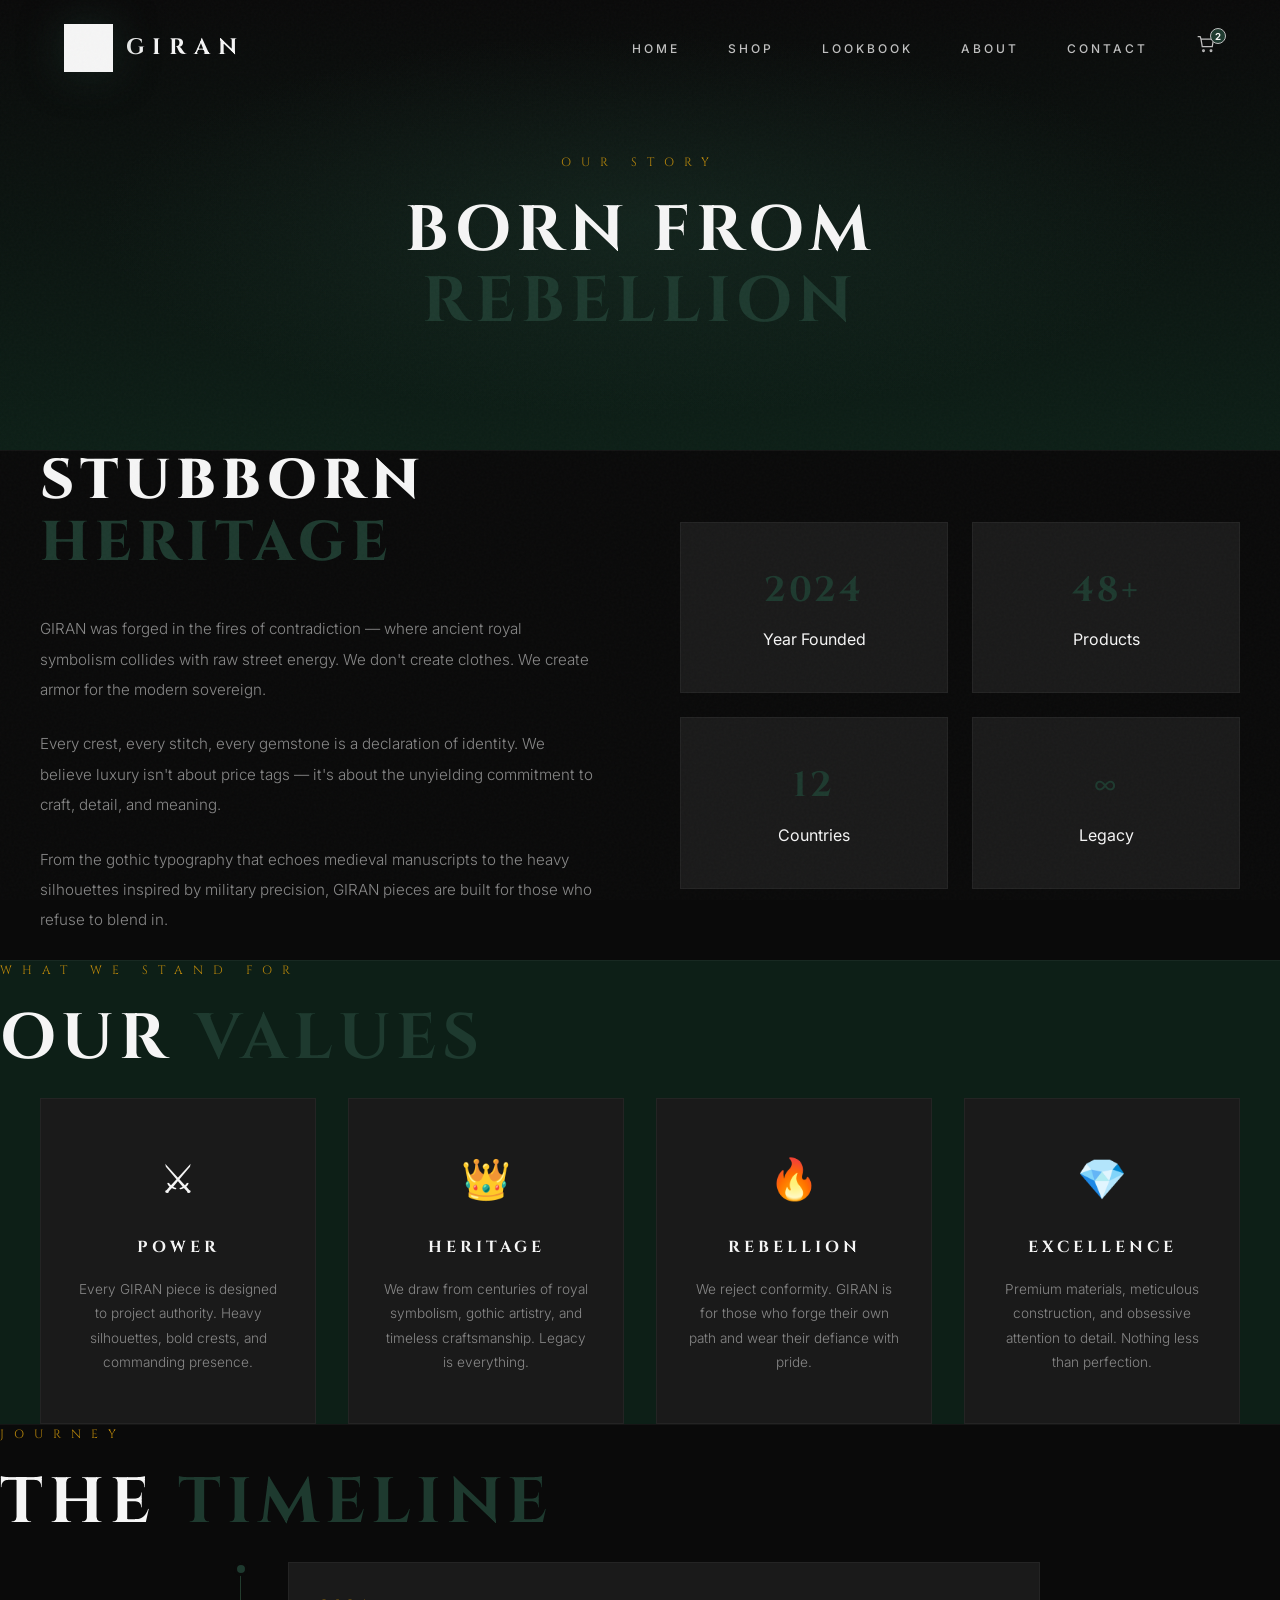
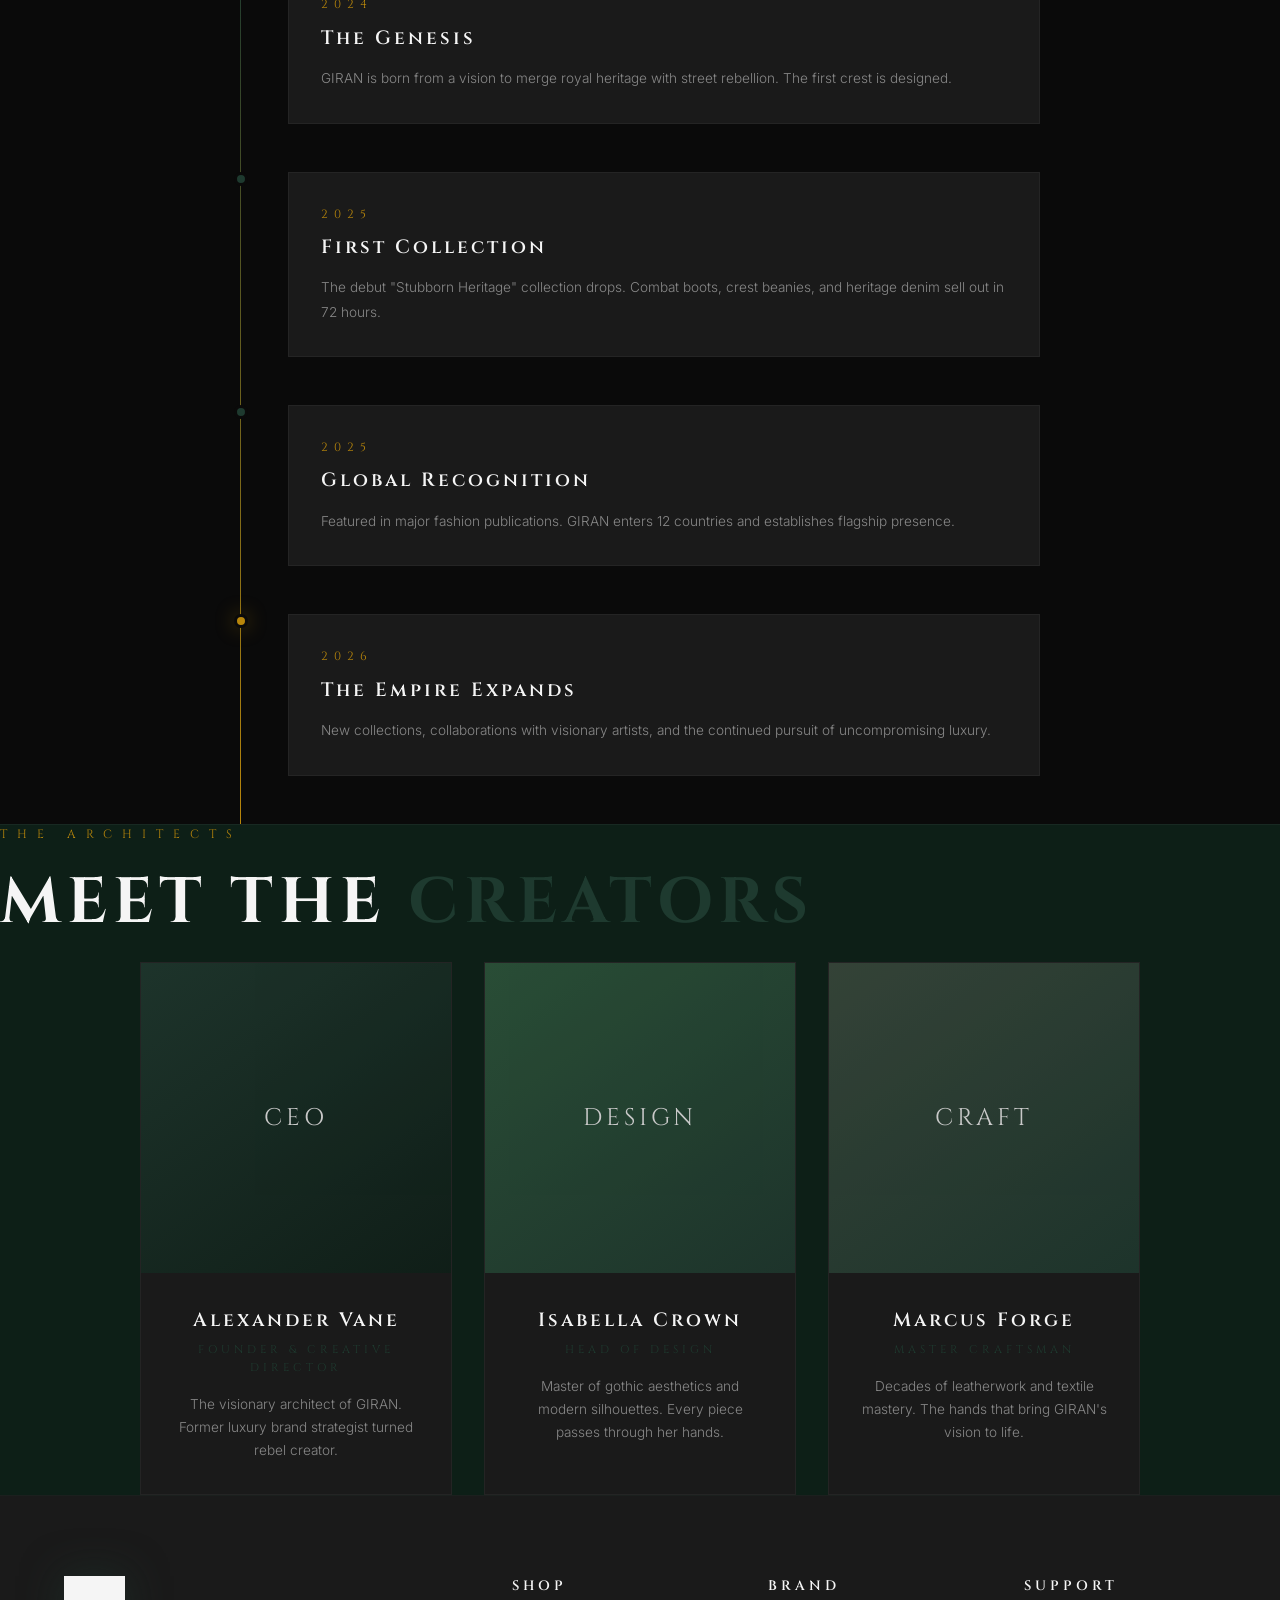
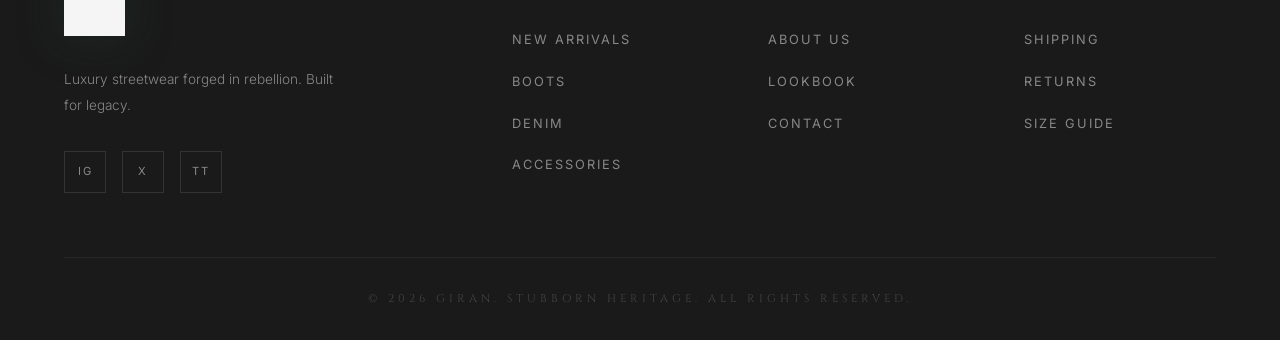
==== about.html @ 185a28df "First commit" ====
<!DOCTYPE html>
<html lang="en">
<head>
    <meta charset="UTF-8">
    <meta name="viewport" content="width=device-width, initial-scale=1.0">
    <title>About — GIRAN</title>
    <link rel="stylesheet" href="css/style.css">
    <link rel="stylesheet" href="css/about.css">
</head>
<body>
    <nav class="navbar" id="navbar">
        <a href="index.html" class="logo">
            <img src="images/giran-logo-white.png" alt="GIRAN" class="logo-img">
            <span class="logo-text">GIRAN</span>
        </a>
        <ul class="nav-links" id="navLinks">
            <li><a href="index.html">Home</a></li>
            <li><a href="shop.html">Shop</a></li>
            <li><a href="lookbook.html">Lookbook</a></li>
            <li><a href="about.html">About</a></li>
            <li><a href="contact.html">Contact</a></li>
            <li class="nav-cart">
                <svg width="20" height="20" viewBox="0 0 24 24" fill="none" stroke="currentColor" stroke-width="1.5">
                    <path d="M6 6h15l-1.5 9h-12z"/>
                    <circle cx="9" cy="20" r="1"/><circle cx="18" cy="20" r="1"/>
                    <path d="M6 6L5 3H2"/>
                </svg>
                <span class="cart-count">2</span>
            </li>
        </ul>
        <div class="hamburger" id="hamburger"><span></span><span></span><span></span></div>
    </nav>

    <section class="about-hero">
        <div class="about-hero-bg"></div>
        <div class="about-hero-content">
            <span class="section-label">Our Story</span>
            <h1 class="section-title">BORN FROM<br><span>REBELLION</span></h1>
        </div>
    </section>

    <section class="story-section">
        <div class="story-container">
            <div class="story-text">
                <h2>STUBBORN<br><span>HERITAGE</span></h2>
                <p>GIRAN was forged in the fires of contradiction — where ancient royal symbolism collides with raw street energy. We don't create clothes. We create armor for the modern sovereign.</p>
                <p>Every crest, every stitch, every gemstone is a declaration of identity. We believe luxury isn't about price tags — it's about the unyielding commitment to craft, detail, and meaning.</p>
                <p>From the gothic typography that echoes medieval manuscripts to the heavy silhouettes inspired by military precision, GIRAN pieces are built for those who refuse to blend in.</p>
            </div>
            <div class="story-visual">
                <div class="story-stat">
                    <span class="stat-big">2024</span>
                    <span class="stat-label">Year Founded</span>
                </div>
                <div class="story-stat">
                    <span class="stat-big">48+</span>
                    <span class="stat-label">Products</span>
                </div>
                <div class="story-stat">
                    <span class="stat-big">12</span>
                    <span class="stat-label">Countries</span>
                </div>
                <div class="story-stat">
                    <span class="stat-big">∞</span>
                    <span class="stat-label">Legacy</span>
                </div>
            </div>
        </div>
    </section>

    <section class="values-section">
        <div class="container">
            <div class="section-header animate-on-scroll">
                <span class="section-label">What We Stand For</span>
                <h2 class="section-title">OUR <span>VALUES</span></h2>
            </div>
            <div class="values-grid">
                <div class="value-card animate-on-scroll delay-1">
                    <div class="value-icon">⚔</div>
                    <h3>Power</h3>
                    <p>Every GIRAN piece is designed to project authority. Heavy silhouettes, bold crests, and commanding presence.</p>
                </div>
                <div class="value-card animate-on-scroll delay-2">
                    <div class="value-icon">👑</div>
                    <h3>Heritage</h3>
                    <p>We draw from centuries of royal symbolism, gothic artistry, and timeless craftsmanship. Legacy is everything.</p>
                </div>
                <div class="value-card animate-on-scroll delay-3">
                    <div class="value-icon">🔥</div>
                    <h3>Rebellion</h3>
                    <p>We reject conformity. GIRAN is for those who forge their own path and wear their defiance with pride.</p>
                </div>
                <div class="value-card animate-on-scroll delay-4">
                    <div class="value-icon">💎</div>
                    <h3>Excellence</h3>
                    <p>Premium materials, meticulous construction, and obsessive attention to detail. Nothing less than perfection.</p>
                </div>
            </div>
        </div>
    </section>

    <section class="timeline-section">
        <div class="container">
            <div class="section-header animate-on-scroll">
                <span class="section-label">Journey</span>
                <h2 class="section-title">THE <span>TIMELINE</span></h2>
            </div>
            <div class="timeline">
                <div class="timeline-item animate-on-scroll">
                    <div class="timeline-dot"></div>
                    <div class="timeline-content">
                        <span class="timeline-date">2024</span>
                        <h3>The Genesis</h3>
                        <p>GIRAN is born from a vision to merge royal heritage with street rebellion. The first crest is designed.</p>
                    </div>
                </div>
                <div class="timeline-item animate-on-scroll">
                    <div class="timeline-dot"></div>
                    <div class="timeline-content">
                        <span class="timeline-date">2025</span>
                        <h3>First Collection</h3>
                        <p>The debut "Stubborn Heritage" collection drops. Combat boots, crest beanies, and heritage denim sell out in 72 hours.</p>
                    </div>
                </div>
                <div class="timeline-item animate-on-scroll">
                    <div class="timeline-dot"></div>
                    <div class="timeline-content">
                        <span class="timeline-date">2025</span>
                        <h3>Global Recognition</h3>
                        <p>Featured in major fashion publications. GIRAN enters 12 countries and establishes flagship presence.</p>
                    </div>
                </div>
                <div class="timeline-item animate-on-scroll">
                    <div class="timeline-dot active"></div>
                    <div class="timeline-content">
                        <span class="timeline-date">2026</span>
                        <h3>The Empire Expands</h3>
                        <p>New collections, collaborations with visionary artists, and the continued pursuit of uncompromising luxury.</p>
                    </div>
                </div>
            </div>
        </div>
    </section>

    <section class="team-section">
        <div class="container">
            <div class="section-header animate-on-scroll">
                <span class="section-label">The Architects</span>
                <h2 class="section-title">MEET THE <span>CREATORS</span></h2>
            </div>
            <div class="team-grid">
                <div class="team-card animate-on-scroll delay-1">
                    <div class="team-img" style="background: linear-gradient(145deg, #1E3A2F, #0D1F17);"><span>CEO</span></div>
                    <div class="team-info">
                        <h3>Alexander Vane</h3>
                        <span class="team-role">Founder & Creative Director</span>
                        <p>The visionary architect of GIRAN. Former luxury brand strategist turned rebel creator.</p>
                    </div>
                </div>
                <div class="team-card animate-on-scroll delay-2">
                    <div class="team-img" style="background: linear-gradient(145deg, #2D5A3D, #1E3A2F);"><span>DESIGN</span></div>
                    <div class="team-info">
                        <h3>Isabella Crown</h3>
                        <span class="team-role">Head of Design</span>
                        <p>Master of gothic aesthetics and modern silhouettes. Every piece passes through her hands.</p>
                    </div>
                </div>
                <div class="team-card animate-on-scroll delay-3">
                    <div class="team-img" style="background: linear-gradient(145deg, #3B4D3F, #1E3A2F);"><span>CRAFT</span></div>
                    <div class="team-info">
                        <h3>Marcus Forge</h3>
                        <span class="team-role">Master Craftsman</span>
                        <p>Decades of leatherwork and textile mastery. The hands that bring GIRAN's vision to life.</p>
                    </div>
                </div>
            </div>
        </div>
    </section>

    <footer class="footer">
        <div class="footer-grid">
            <div class="footer-brand">
                <img src="images/giran-logo-white.png" alt="GIRAN" class="logo-img">
                <p>Luxury streetwear forged in rebellion. Built for legacy.</p>
                <div class="footer-social"><a href="#">IG</a><a href="#">X</a><a href="#">TT</a></div>
            </div>
            <div class="footer-col">
                <h4>Shop</h4>
                <ul><li><a href="shop.html">New Arrivals</a></li><li><a href="shop.html">Boots</a></li><li><a href="shop.html">Denim</a></li><li><a href="shop.html">Accessories</a></li></ul>
            </div>
            <div class="footer-col">
                <h4>Brand</h4>
                <ul><li><a href="about.html">About Us</a></li><li><a href="lookbook.html">Lookbook</a></li><li><a href="contact.html">Contact</a></li></ul>
            </div>
            <div class="footer-col">
                <h4>Support</h4>
                <ul><li><a href="#">Shipping</a></li><li><a href="#">Returns</a></li><li><a href="#">Size Guide</a></li></ul>
            </div>
        </div>
        <div class="footer-bottom"><p>© 2026 GIRAN. STUBBORN HERITAGE. ALL RIGHTS RESERVED.</p></div>
    </footer>

    <script src="js/main.js"></script>
</body>
</html>
---- css/style.css ----
/* ===== GIRAN — LUXURY STREETWEAR ===== */
@import url('https://fonts.googleapis.com/css2?family=Cinzel:wght@400;500;600;700;800;900&family=Inter:wght@300;400;500;600;700;800&family=Cormorant+Garamond:ital,wght@0,400;0,500;0,600;0,700;1,400;1,500&display=swap');

:root {
    --giran-forest: #1E3A2F;
    --giran-matte: #0A0A0A;
    --giran-silver: #C0C0C0;
    --giran-olive: #3B4D3F;
    --giran-offwhite: #F5F5F5;
    --giran-emerald: #2D5A3D;
    --giran-gold: #B8860B;
    --giran-deep: #0D1F17;
    --giran-charcoal: #1A1A1A;
    --giran-smoke: #2A2A2A;
    --giran-fog: #888888;
    --giran-ghost: #444444;
    --font-display: 'Cinzel', serif;
    --font-body: 'Inter', sans-serif;
    --font-accent: 'Cormorant Garamond', serif;
}

* { margin: 0; padding: 0; box-sizing: border-box; }
html { scroll-behavior: smooth; }

body {
    font-family: var(--font-body);
    background: var(--giran-matte);
    color: var(--giran-offwhite);
    overflow-x: hidden;
    line-height: 1.6;
    -webkit-font-smoothing: antialiased;
}

::selection {
    background: var(--giran-forest);
    color: var(--giran-offwhite);
}

::-webkit-scrollbar { width: 6px; }
::-webkit-scrollbar-track { background: var(--giran-matte); }
::-webkit-scrollbar-thumb { background: var(--giran-forest); border-radius: 3px; }

body::before {
    content: '';
    position: fixed;
    top: 0; left: 0;
    width: 100%; height: 100%;
    pointer-events: none;
    z-index: 9999;
    opacity: 0.025;
    background-image: url("data:image/svg+xml,%3Csvg viewBox='0 0 400 400' xmlns='http://www.w3.org/2000/svg'%3E%3Cfilter id='n'%3E%3CfeTurbulence type='fractalNoise' baseFrequency='0.9' numOctaves='4' stitchTiles='stitch'/%3E%3C/filter%3E%3Crect width='100%25' height='100%25' filter='url(%23n)'/%3E%3C/svg%3E");
}

/* ===== NAVIGATION ===== */
.navbar {
    position: fixed;
    top: 0; left: 0;
    width: 100%;
    z-index: 1000;
    padding: 1.5rem 5%;
    display: flex;
    justify-content: space-between;
    align-items: center;
    transition: all 0.6s cubic-bezier(0.16, 1, 0.3, 1);
    background: transparent;
}

.navbar.scrolled {
    background: rgba(10, 10, 10, 0.92);
    backdrop-filter: blur(30px) saturate(1.2);
    padding: 1rem 5%;
    border-bottom: 1px solid rgba(30, 58, 47, 0.3);
}

.logo {
    display: flex;
    align-items: center;
    gap: 0.8rem;
    text-decoration: none;
}

.logo-img {
    height: 48px;
    width: auto;
    filter: drop-shadow(0 0 20px rgba(30, 58, 47, 0.5));
    transition: all 0.4s ease;
}

.logo:hover .logo-img {
    filter: drop-shadow(0 0 30px rgba(30, 58, 47, 0.8));
    transform: scale(1.05);
}

.logo-text {
    font-family: var(--font-display);
    font-size: 1.4rem;
    color: var(--giran-offwhite);
    letter-spacing: 8px;
    font-weight: 700;
}

.nav-links {
    display: flex;
    gap: 3rem;
    list-style: none;
    align-items: center;
}

.nav-links a {
    color: var(--giran-silver);
    text-decoration: none;
    font-size: 0.75rem;
    font-weight: 500;
    text-transform: uppercase;
    letter-spacing: 3px;
    position: relative;
    transition: color 0.4s ease;
}

.nav-links a::after {
    content: '';
    position: absolute;
    bottom: -8px;
    left: 50%;
    transform: translateX(-50%);
    width: 0;
    height: 1px;
    background: var(--giran-forest);
    transition: width 0.4s cubic-bezier(0.16, 1, 0.3, 1);
}

.nav-links a:hover {
    color: var(--giran-offwhite);
}

.nav-links a:hover::after {
    width: 100%;
}

.nav-actions {
    display: flex;
    align-items: center;
    gap: 1.5rem;
}

.nav-cart {
    position: relative;
    cursor: pointer;
    color: var(--giran-silver);
    transition: color 0.3s;
}

.nav-cart:hover { color: var(--giran-offwhite); }

.cart-count {
    position: absolute;
    top: -6px; right: -10px;
    background: var(--giran-forest);
    color: var(--giran-offwhite);
    font-size: 0.6rem;
    font-weight: 700;
    width: 16px; height: 16px;
    border-radius: 50%;
    display: flex;
    align-items: center;
    justify-content: center;
    border: 1px solid var(--giran-silver);
}

.hamburger {
    display: none;
    flex-direction: column;
    gap: 6px;
    cursor: pointer;
    z-index: 1001;
    padding: 5px;
}

.hamburger span {
    width: 24px; height: 1px;
    background: var(--giran-silver);
    transition: all 0.4s cubic-bezier(0.16, 1, 0.3, 1);
    transform-origin: center;
}

.hamburger.active span:nth-child(1) { transform: rotate(45deg) translate(3px, 3px); }
.hamburger.active span:nth-child(2) { opacity: 0; }
.hamburger.active span:nth-child(3) { transform: rotate(-45deg) translate(3px, -3px); }

/* ===== BUTTONS ===== */
.btn {
    display: inline-flex;
    align-items: center;
    justify-content: center;
    gap: 0.8rem;
    padding: 1.1rem 2.8rem;
    font-family: var(--font-body);
    font-size: 0.7rem;
    font-weight: 600;
    text-transform: uppercase;
    letter-spacing: 4px;
    text-decoration: none;
    border: none;
    cursor: pointer;
    transition: all 0.5s cubic-bezier(0.16, 1, 0.3, 1);
    position: relative;
    overflow: hidden;
}

.btn-primary {
    background: var(--giran-forest);
    color: var(--giran-offwhite);
    border: 1px solid var(--giran-forest);
}

.btn-primary::before {
    content: '';
    position: absolute;
    top: 0; left: -100%;
    width: 100%; height: 100%;
    background: linear-gradient(90deg, transparent, rgba(255,255,255,0.1), transparent);
    transition: left 0.6s ease;
}

.btn-primary:hover::before { left: 100%; }

.btn-primary:hover {
    background: transparent;
    color: var(--giran-forest);
    border-color: var(--giran-forest);
    box-shadow: 0 0 40px rgba(30, 58, 47, 0.4);
}

.btn-outline {
    background: transparent;
    color: var(--giran-silver);
    border: 1px solid rgba(192, 192, 192, 0.3);
}

.btn-outline:hover {
    background: rgba(192, 192, 192, 0.05);
    border-color: var(--giran-silver);
    color: var(--giran-offwhite);
}

.btn-gold {
    background: transparent;
    color: var(--giran-gold);
    border: 1px solid var(--giran-gold);
}

.btn-gold:hover {
    background: var(--giran-gold);
    color: var(--giran-matte);
}

/* ===== SECTION HEADINGS ===== */
.section-label {
    font-family: var(--font-display);
    font-size: 0.75rem;
    color: var(--giran-gold);
    letter-spacing: 10px;
    text-transform: uppercase;
    margin-bottom: 1.5rem;
    display: block;
}

.section-title {
    font-family: var(--font-display);
    font-size: clamp(2rem, 5vw, 4rem);
    color: var(--giran-offwhite);
    letter-spacing: 6px;
    line-height: 1.1;
    margin-bottom: 1.5rem;
    font-weight: 700;
}

.section-title span { color: var(--giran-forest); }

.section-subtitle {
    font-family: var(--font-accent);
    font-size: 1.1rem;
    color: var(--giran-fog);
    font-style: italic;
    letter-spacing: 1px;
}

/* ===== FOOTER ===== */
.footer {
    background: var(--giran-charcoal);
    border-top: 1px solid rgba(30, 58, 47, 0.2);
    padding: 5rem 5% 2rem;
}

.footer-grid {
    display: grid;
    grid-template-columns: 2fr 1fr 1fr 1fr;
    gap: 4rem;
    max-width: 1400px;
    margin: 0 auto;
}

.footer-brand .logo-img {
    height: 60px;
    margin-bottom: 1.5rem;
}

.footer-brand p {
    color: var(--giran-fog);
    font-size: 0.85rem;
    line-height: 1.9;
    max-width: 280px;
    font-weight: 300;
}

.footer-col h4 {
    font-family: var(--font-display);
    font-size: 0.85rem;
    color: var(--giran-offwhite);
    letter-spacing: 4px;
    margin-bottom: 1.8rem;
    text-transform: uppercase;
    font-weight: 600;
}

.footer-col ul { list-style: none; }
.footer-col ul li { margin-bottom: 1rem; }

.footer-col ul li a {
    color: var(--giran-fog);
    text-decoration: none;
    font-size: 0.8rem;
    letter-spacing: 2px;
    text-transform: uppercase;
    transition: color 0.4s ease;
    font-weight: 400;
}

.footer-col ul li a:hover { color: var(--giran-offwhite); }

.footer-social {
    display: flex;
    gap: 1rem;
    margin-top: 2rem;
}

.footer-social a {
    width: 42px; height: 42px;
    border: 1px solid rgba(192, 192, 192, 0.15);
    display: flex;
    align-items: center;
    justify-content: center;
    color: var(--giran-fog);
    text-decoration: none;
    font-size: 0.7rem;
    letter-spacing: 2px;
    transition: all 0.4s ease;
}

.footer-social a:hover {
    background: var(--giran-forest);
    border-color: var(--giran-forest);
    color: var(--giran-offwhite);
    transform: translateY(-3px);
}

.footer-bottom {
    border-top: 1px solid rgba(192, 192, 192, 0.08);
    margin-top: 4rem;
    padding-top: 2rem;
    text-align: center;
    color: var(--giran-ghost);
    font-size: 0.7rem;
    letter-spacing: 4px;
    text-transform: uppercase;
    font-family: var(--font-display);
}

/* ===== ANIMATIONS ===== */
@keyframes fadeInUp {
    from { opacity: 0; transform: translateY(60px); }
    to { opacity: 1; transform: translateY(0); }
}

@keyframes shimmer {
    0% { background-position: -200% center; }
    100% { background-position: 200% center; }
}

@keyframes float {
    0%, 100% { transform: translateY(0); }
    50% { transform: translateY(-10px); }
}

@keyframes pulse-glow {
    0%, 100% { box-shadow: 0 0 20px rgba(30, 58, 47, 0.3); }
    50% { box-shadow: 0 0 40px rgba(30, 58, 47, 0.6); }
}

.animate-on-scroll {
    opacity: 0;
    transform: translateY(60px);
    transition: all 1s cubic-bezier(0.16, 1, 0.3, 1);
}

.animate-on-scroll.visible {
    opacity: 1;
    transform: translateY(0);
}

.delay-1 { transition-delay: 0.1s; }
.delay-2 { transition-delay: 0.2s; }
.delay-3 { transition-delay: 0.3s; }
.delay-4 { transition-delay: 0.4s; }

/* ===== MARQUEE ===== */
.marquee-container {
    overflow: hidden;
    background: var(--giran-forest);
    padding: 1rem 0;
    border-top: 1px solid rgba(192, 192, 192, 0.1);
    border-bottom: 1px solid rgba(192, 192, 192, 0.1);
}

.marquee-track {
    display: flex;
    animation: marquee 25s linear infinite;
    white-space: nowrap;
}

.marquee-item {
    font-family: var(--font-display);
    font-size: 0.8rem;
    color: var(--giran-offwhite);
    letter-spacing: 6px;
    text-transform: uppercase;
    padding: 0 4rem;
    flex-shrink: 0;
    opacity: 0.7;
}

@keyframes marquee {
    0% { transform: translateX(0); }
    100% { transform: translateX(-50%); }
}

/* ===== RESPONSIVE ===== */
@media (max-width: 1024px) {
    .footer-grid { grid-template-columns: 1fr 1fr; gap: 3rem; }
}

@media (max-width: 768px) {
    .hamburger { display: flex; }
    .nav-links {
        position: fixed;
        top: 0; right: -100%;
        width: 80%;
        max-width: 380px;
        height: 100vh;
        background: rgba(10, 10, 10, 0.98);
        backdrop-filter: blur(30px);
        flex-direction: column;
        padding: 8rem 3rem 3rem;
        transition: right 0.6s cubic-bezier(0.16, 1, 0.3, 1);
        border-left: 1px solid rgba(30, 58, 47, 0.3);
        gap: 2.5rem;
    }
    .nav-links.active { right: 0; }
    .footer-grid { grid-template-columns: 1fr; gap: 2.5rem; }
    .section-title { letter-spacing: 3px; }
}
---- css/about.css ----
.about-hero {
    min-height: 50vh;
    display: flex;
    align-items: center;
    justify-content: center;
    position: relative;
    padding: 8rem 5% 4rem;
    text-align: center;
    overflow: hidden;
}

.about-hero-bg {
    position: absolute;
    top: 0; left: 0;
    width: 100%; height: 100%;
    background:
        radial-gradient(ellipse at 50% 50%, rgba(30, 58, 47, 0.4) 0%, transparent 60%),
        linear-gradient(180deg, var(--giran-matte) 0%, var(--giran-deep) 100%);
}

.about-hero-content {
    position: relative;
    z-index: 2;
    animation: fadeInUp 1s ease;
}

.story-section {
    padding: var(--section-pad) 5%;
    background: var(--giran-matte);
    border-top: 1px solid rgba(192, 192, 192, 0.06);
}

.story-container {
    display: grid;
    grid-template-columns: 1fr 1fr;
    gap: 5rem;
    max-width: 1200px;
    margin: 0 auto;
    align-items: center;
}

.story-text h2 {
    font-family: var(--font-display);
    font-size: clamp(2rem, 5vw, 3.5rem);
    color: var(--giran-offwhite);
    letter-spacing: 6px;
    line-height: 1.1;
    margin-bottom: 2.5rem;
    font-weight: 800;
}

.story-text h2 span { color: var(--giran-forest); }

.story-text p {
    color: var(--giran-fog);
    font-size: 0.95rem;
    line-height: 2;
    margin-bottom: 1.5rem;
    font-weight: 300;
}

.story-visual {
    display: grid;
    grid-template-columns: 1fr 1fr;
    gap: 1.5rem;
}

.story-stat {
    background: var(--giran-charcoal);
    border: 1px solid rgba(192, 192, 192, 0.06);
    padding: 2.5rem;
    text-align: center;
    transition: all 0.5s cubic-bezier(0.16, 1, 0.3, 1);
}

.story-stat:hover {
    border-color: rgba(30, 58, 47, 0.4);
    transform: translateY(-5px);
}

.stat-big {
    display: block;
    font-family: var(--font-display);
    font-size: 2.2rem;
    color: var(--giran-forest);
    letter-spacing: 3px;
    margin-bottom: 0.5rem;
    font-weight: 700;
}

.values-section {
    padding: var(--section-pad) 5%;
    background: var(--giran-deep);
    border-top: 1px solid rgba(192, 192, 192, 0.06);
}

.values-grid {
    display: grid;
    grid-template-columns: repeat(4, 1fr);
    gap: 2rem;
    max-width: 1200px;
    margin: 0 auto;
}

.value-card {
    background: var(--giran-charcoal);
    border: 1px solid rgba(192, 192, 192, 0.06);
    padding: 3rem 2rem;
    text-align: center;
    transition: all 0.6s cubic-bezier(0.16, 1, 0.3, 1);
    position: relative;
    overflow: hidden;
}

.value-card::before {
    content: '';
    position: absolute;
    top: 0; left: 0;
    width: 100%; height: 2px;
    background: linear-gradient(90deg, transparent, var(--giran-forest), transparent);
    transform: scaleX(0);
    transition: transform 0.6s ease;
}

.value-card:hover::before { transform: scaleX(1); }

.value-card:hover {
    border-color: rgba(30, 58, 47, 0.3);
    transform: translateY(-8px);
}

.value-icon {
    font-size: 2.5rem;
    margin-bottom: 1.5rem;
}

.value-card h3 {
    font-family: var(--font-display);
    font-size: 1rem;
    color: var(--giran-offwhite);
    letter-spacing: 4px;
    margin-bottom: 1rem;
    text-transform: uppercase;
}

.value-card p {
    color: var(--giran-fog);
    font-size: 0.85rem;
    line-height: 1.8;
    font-weight: 300;
}

.timeline-section {
    padding: var(--section-pad) 5%;
    background: var(--giran-matte);
    border-top: 1px solid rgba(192, 192, 192, 0.06);
}

.timeline {
    max-width: 800px;
    margin: 0 auto;
    position: relative;
    padding-left: 3rem;
}

.timeline::before {
    content: '';
    position: absolute;
    left: 0; top: 0;
    width: 1px;
    height: 100%;
    background: linear-gradient(to bottom, var(--giran-forest), var(--giran-gold));
}

.timeline-item {
    position: relative;
    padding-bottom: 3rem;
}

.timeline-dot {
    position: absolute;
    left: -3rem;
    top: 0;
    width: 14px; height: 14px;
    background: var(--giran-forest);
    border-radius: 50%;
    border: 3px solid var(--giran-matte);
    transform: translateX(-6px);
}

.timeline-dot.active {
    background: var(--giran-gold);
    box-shadow: 0 0 20px rgba(184, 134, 11, 0.4);
}

.timeline-content {
    background: var(--giran-charcoal);
    border: 1px solid rgba(192, 192, 192, 0.06);
    padding: 2rem;
    transition: all 0.4s ease;
}

.timeline-content:hover { border-color: rgba(30, 58, 47, 0.3); }

.timeline-date {
    font-family: var(--font-display);
    font-size: 0.75rem;
    color: var(--giran-gold);
    letter-spacing: 6px;
    text-transform: uppercase;
    display: block;
    margin-bottom: 0.5rem;
}

.timeline-content h3 {
    font-family: var(--font-display);
    font-size: 1.2rem;
    color: var(--giran-offwhite);
    letter-spacing: 3px;
    margin-bottom: 0.8rem;
    font-weight: 600;
}

.timeline-content p {
    color: var(--giran-fog);
    font-size: 0.85rem;
    line-height: 1.8;
    font-weight: 300;
}

.team-section {
    padding: var(--section-pad) 5%;
    background: var(--giran-deep);
    border-top: 1px solid rgba(192, 192, 192, 0.06);
}

.team-grid {
    display: grid;
    grid-template-columns: repeat(3, 1fr);
    gap: 2rem;
    max-width: 1000px;
    margin: 0 auto;
}

.team-card {
    background: var(--giran-charcoal);
    border: 1px solid rgba(192, 192, 192, 0.06);
    overflow: hidden;
    transition: all 0.6s cubic-bezier(0.16, 1, 0.3, 1);
}

.team-card:hover {
    border-color: rgba(30, 58, 47, 0.3);
    transform: translateY(-8px);
}

.team-img {
    aspect-ratio: 1;
    display: flex;
    align-items: center;
    justify-content: center;
    font-family: var(--font-display);
    font-size: 1.5rem;
    color: var(--giran-offwhite);
    letter-spacing: 4px;
    opacity: 0.8;
}

.team-info {
    padding: 2rem;
    text-align: center;
}

.team-info h3 {
    font-family: var(--font-display);
    font-size: 1.2rem;
    color: var(--giran-offwhite);
    letter-spacing: 3px;
    margin-bottom: 0.3rem;
    font-weight: 600;
}

.team-role {
    display: block;
    color: var(--giran-forest);
    font-size: 0.7rem;
    letter-spacing: 4px;
    text-transform: uppercase;
    margin-bottom: 1rem;
    font-family: var(--font-display);
}

.team-info p {
    color: var(--giran-fog);
    font-size: 0.85rem;
    line-height: 1.7;
    font-weight: 300;
}

@media (max-width: 1024px) {
    .story-container { grid-template-columns: 1fr; }
    .values-grid { grid-template-columns: repeat(2, 1fr); }
    .team-grid { grid-template-columns: repeat(2, 1fr); }
}

@media (max-width: 768px) {
    .story-visual { grid-template-columns: 1fr; }
    .values-grid { grid-template-columns: 1fr; }
    .team-grid { grid-template-columns: 1fr; }
    .timeline { padding-left: 2rem; }
    .timeline-dot { left: -2rem; transform: translateX(-5px); }
}
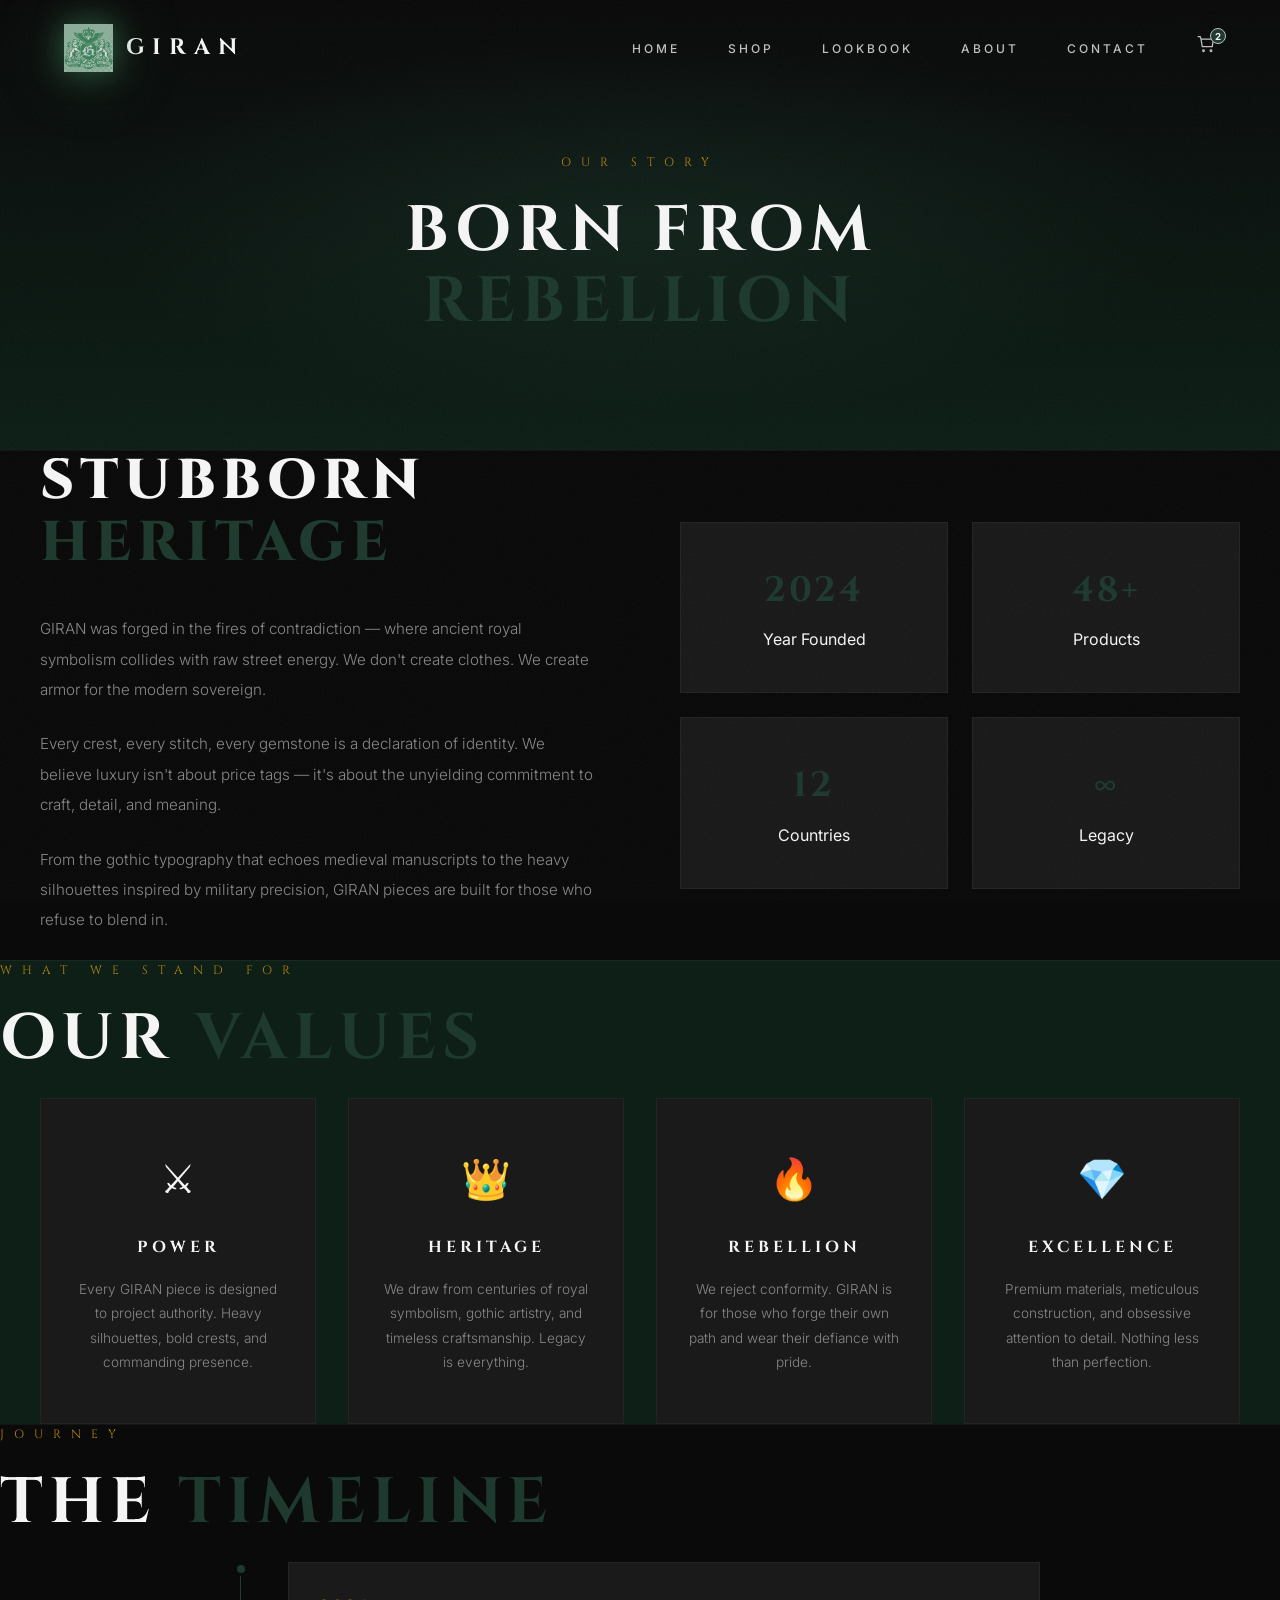
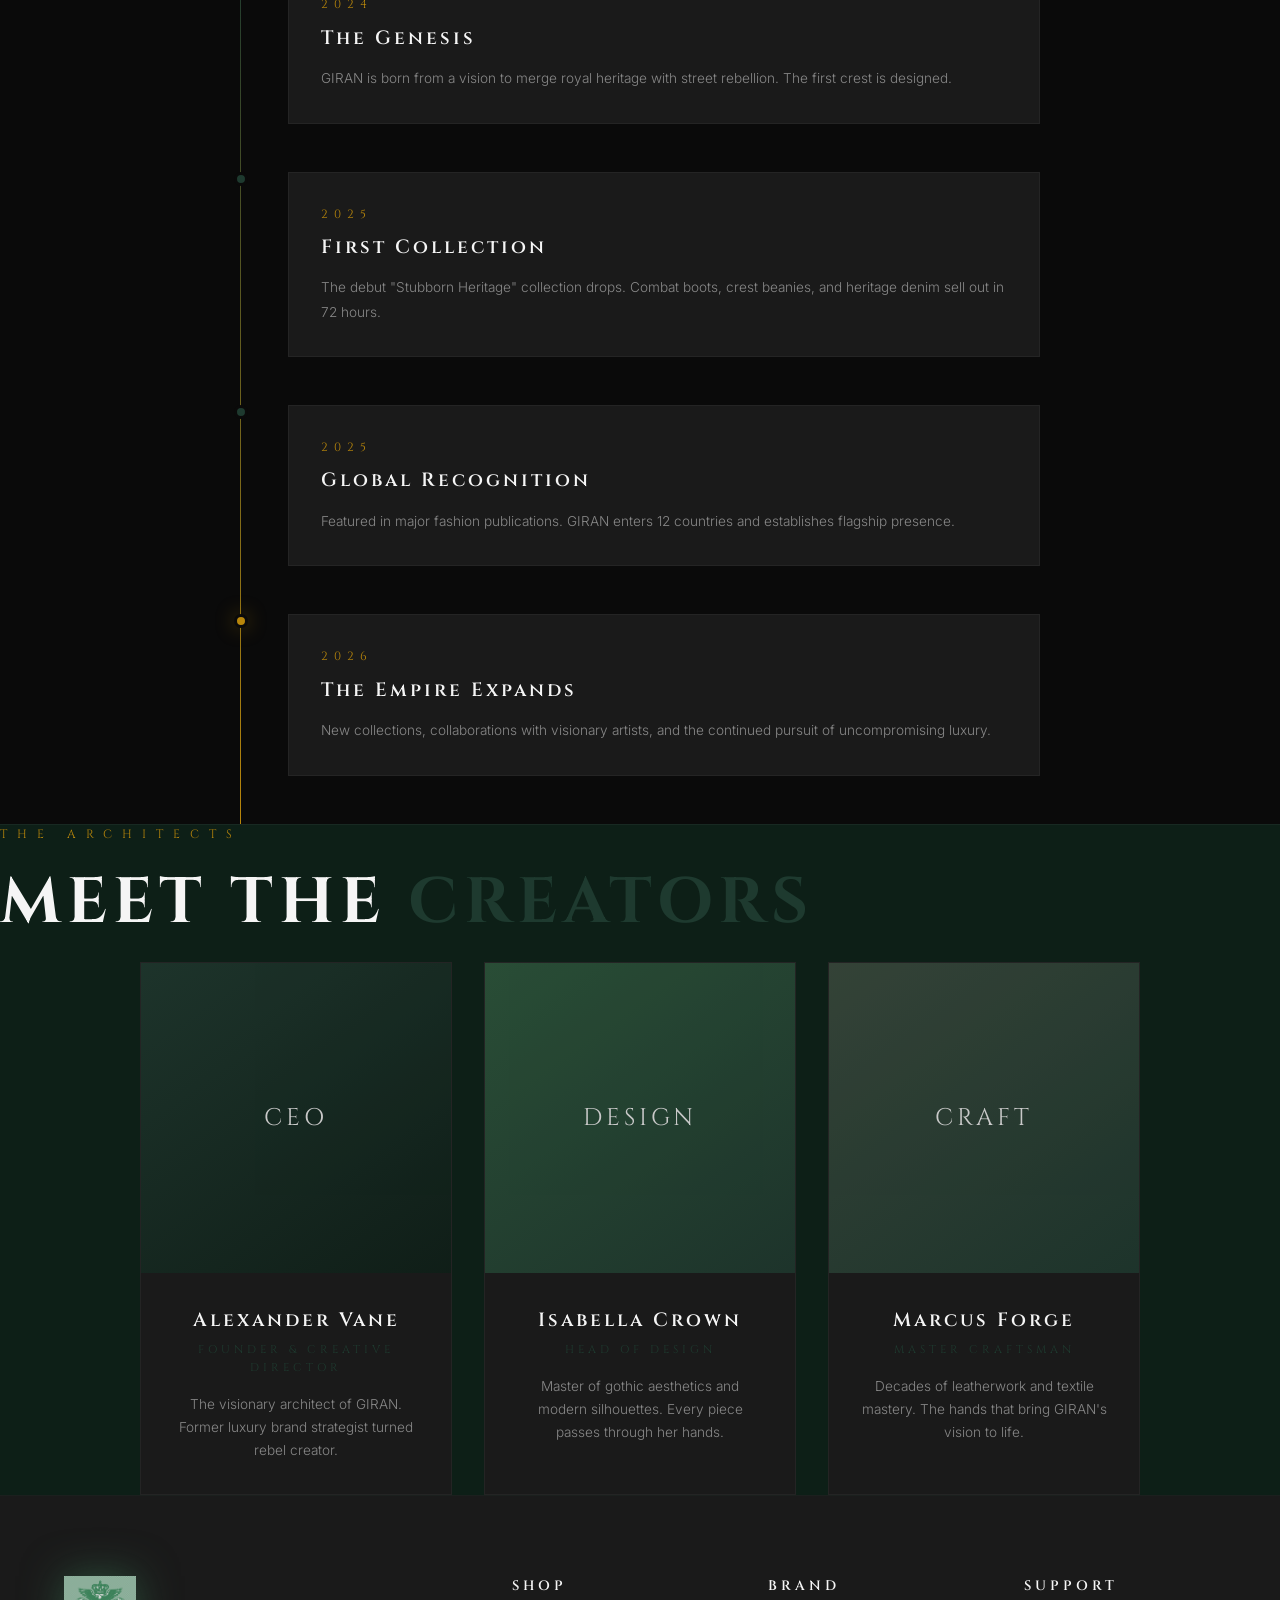
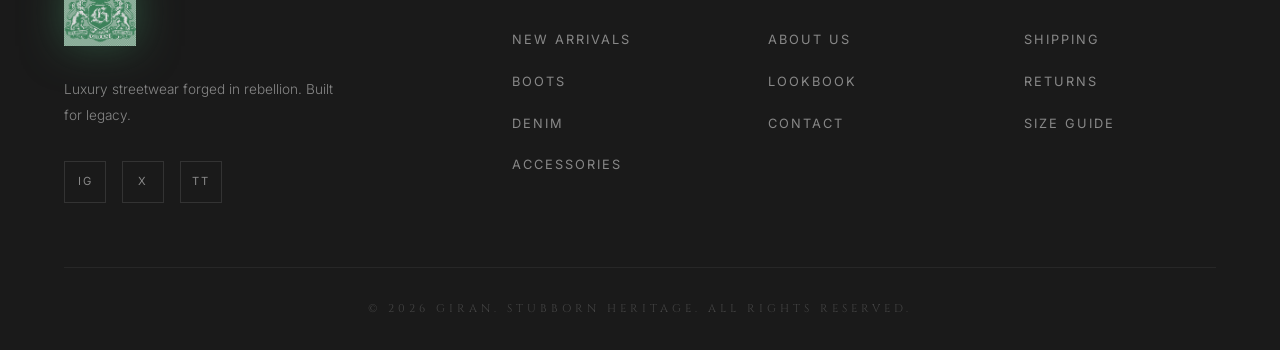
==== commit 6aa8fe10: "Updated GIRAN website" ====
--- a/about.html
+++ b/about.html
@@ -10,7 +10,7 @@
 <body>
     <nav class="navbar" id="navbar">
         <a href="index.html" class="logo">
-            <img src="images/giran-logo-white.png" alt="GIRAN" class="logo-img">
+            <img src="images/giran-logo-visible.png" alt="GIRAN" class="logo-img">
             <span class="logo-text">GIRAN</span>
         </a>
         <ul class="nav-links" id="navLinks">
@@ -180,7 +180,7 @@
     <footer class="footer">
         <div class="footer-grid">
             <div class="footer-brand">
-                <img src="images/giran-logo-white.png" alt="GIRAN" class="logo-img">
+                <img src="images/giran-logo-visible.png" alt="GIRAN" class="logo-img">
                 <p>Luxury streetwear forged in rebellion. Built for legacy.</p>
                 <div class="footer-social"><a href="#">IG</a><a href="#">X</a><a href="#">TT</a></div>
             </div>
--- a/css/style.css
+++ b/css/style.css
@@ -470,3 +470,50 @@
     .footer-grid { grid-template-columns: 1fr; gap: 2.5rem; }
     .section-title { letter-spacing: 3px; }
 }
+
+
+/* ===== LOGO ENHANCEMENTS ===== */
+.logo-img {
+    height: 48px;
+    width: auto;
+    filter: drop-shadow(0 0 15px rgba(60, 130, 90, 0.6)) 
+            drop-shadow(0 0 30px rgba(60, 130, 90, 0.3));
+    transition: all 0.4s ease;
+}
+
+.logo:hover .logo-img {
+    filter: drop-shadow(0 0 25px rgba(60, 130, 90, 0.9)) 
+            drop-shadow(0 0 50px rgba(60, 130, 90, 0.5));
+    transform: scale(1.05);
+}
+
+.hero-crest {
+    height: 160px;
+    width: auto;
+    filter: drop-shadow(0 0 40px rgba(60, 130, 90, 0.7)) 
+            drop-shadow(0 0 80px rgba(60, 130, 90, 0.4));
+    animation: crestGlow 4s ease-in-out infinite;
+}
+
+@keyframes crestGlow {
+    0%, 100% { 
+        filter: drop-shadow(0 0 40px rgba(60, 130, 90, 0.7)) 
+                drop-shadow(0 0 80px rgba(60, 130, 90, 0.4));
+    }
+    50% { 
+        filter: drop-shadow(0 0 60px rgba(60, 130, 90, 0.9)) 
+                drop-shadow(0 0 100px rgba(60, 130, 90, 0.6));
+    }
+}
+
+.footer-brand .logo-img {
+    height: 70px;
+    filter: drop-shadow(0 0 20px rgba(60, 130, 90, 0.5));
+}
+
+.sig-icon img {
+    height: 55px;
+    width: auto;
+    filter: drop-shadow(0 0 15px rgba(60, 130, 90, 0.5));
+    opacity: 0.9;
+}
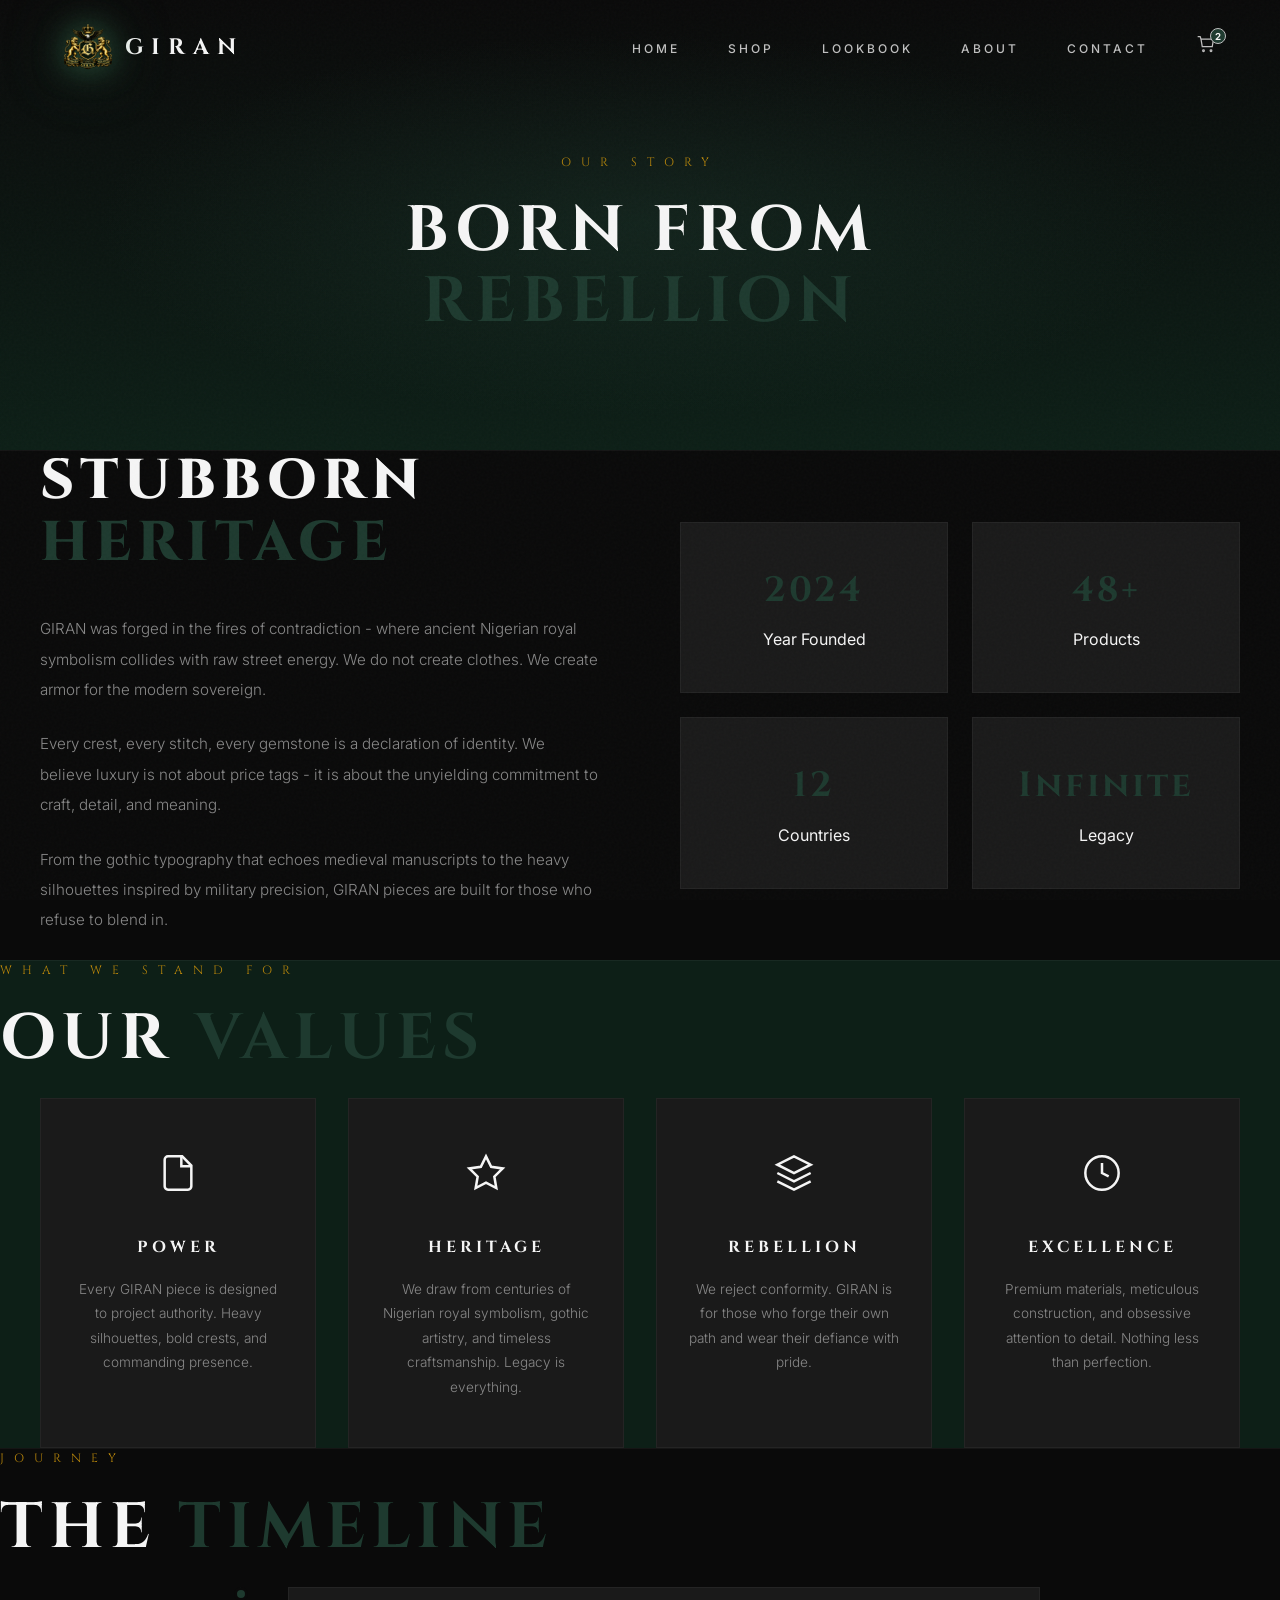
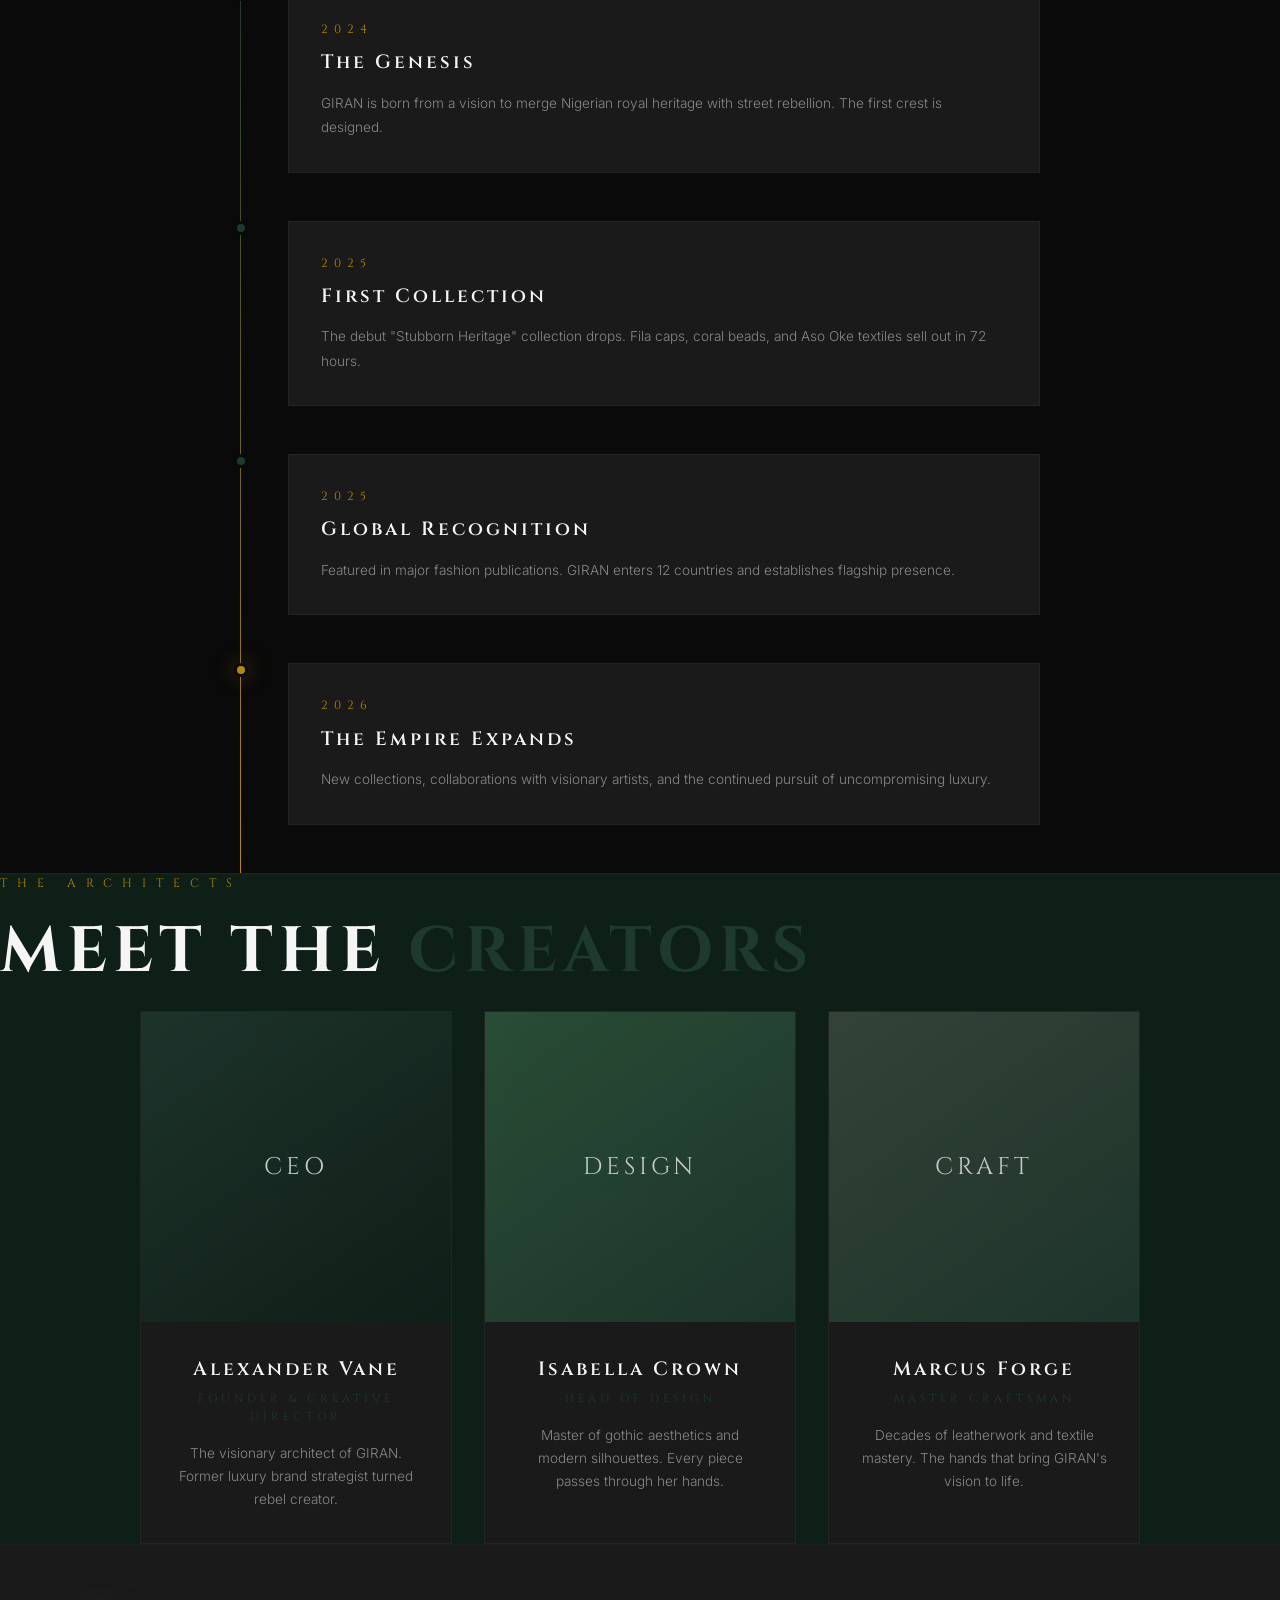
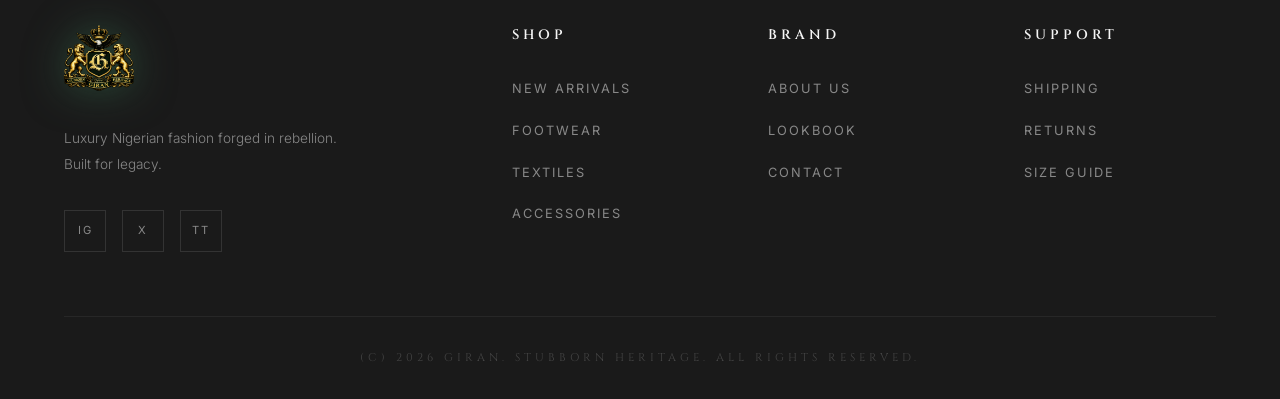
==== commit 4f133a97: "Update GIRAN site" ====
--- a/about.html
+++ b/about.html
@@ -3,14 +3,14 @@
 <head>
     <meta charset="UTF-8">
     <meta name="viewport" content="width=device-width, initial-scale=1.0">
-    <title>About — GIRAN</title>
+    <title>About - GIRAN</title>
     <link rel="stylesheet" href="css/style.css">
     <link rel="stylesheet" href="css/about.css">
 </head>
 <body>
     <nav class="navbar" id="navbar">
         <a href="index.html" class="logo">
-            <img src="images/giran-logo-visible.png" alt="GIRAN" class="logo-img">
+            <img src="giran-crest-web.png" alt="GIRAN" class="logo-img">
             <span class="logo-text">GIRAN</span>
         </a>
         <ul class="nav-links" id="navLinks">
@@ -43,8 +43,8 @@
         <div class="story-container">
             <div class="story-text">
                 <h2>STUBBORN<br><span>HERITAGE</span></h2>
-                <p>GIRAN was forged in the fires of contradiction — where ancient royal symbolism collides with raw street energy. We don't create clothes. We create armor for the modern sovereign.</p>
-                <p>Every crest, every stitch, every gemstone is a declaration of identity. We believe luxury isn't about price tags — it's about the unyielding commitment to craft, detail, and meaning.</p>
+                <p>GIRAN was forged in the fires of contradiction - where ancient Nigerian royal symbolism collides with raw street energy. We do not create clothes. We create armor for the modern sovereign.</p>
+                <p>Every crest, every stitch, every gemstone is a declaration of identity. We believe luxury is not about price tags - it is about the unyielding commitment to craft, detail, and meaning.</p>
                 <p>From the gothic typography that echoes medieval manuscripts to the heavy silhouettes inspired by military precision, GIRAN pieces are built for those who refuse to blend in.</p>
             </div>
             <div class="story-visual">
@@ -61,7 +61,7 @@
                     <span class="stat-label">Countries</span>
                 </div>
                 <div class="story-stat">
-                    <span class="stat-big">∞</span>
+                    <span class="stat-big">Infinite</span>
                     <span class="stat-label">Legacy</span>
                 </div>
             </div>
@@ -76,22 +76,42 @@
             </div>
             <div class="values-grid">
                 <div class="value-card animate-on-scroll delay-1">
-                    <div class="value-icon">⚔</div>
+                    <div class="value-icon">
+                        <svg width="40" height="40" viewBox="0 0 24 24" fill="none" stroke="currentColor" stroke-width="1.5">
+                            <path d="M14.5 2H6a2 2 0 0 0-2 2v16a2 2 0 0 0 2 2h12a2 2 0 0 0 2-2V7.5L14.5 2z"/>
+                            <polyline points="14 2 14 8 20 8"/>
+                        </svg>
+                    </div>
                     <h3>Power</h3>
                     <p>Every GIRAN piece is designed to project authority. Heavy silhouettes, bold crests, and commanding presence.</p>
                 </div>
                 <div class="value-card animate-on-scroll delay-2">
-                    <div class="value-icon">👑</div>
+                    <div class="value-icon">
+                        <svg width="40" height="40" viewBox="0 0 24 24" fill="none" stroke="currentColor" stroke-width="1.5">
+                            <polygon points="12 2 15.09 8.26 22 9.27 17 14.14 18.18 21.02 12 17.77 5.82 21.02 7 14.14 2 9.27 8.91 8.26 12 2"/>
+                        </svg>
+                    </div>
                     <h3>Heritage</h3>
-                    <p>We draw from centuries of royal symbolism, gothic artistry, and timeless craftsmanship. Legacy is everything.</p>
+                    <p>We draw from centuries of Nigerian royal symbolism, gothic artistry, and timeless craftsmanship. Legacy is everything.</p>
                 </div>
                 <div class="value-card animate-on-scroll delay-3">
-                    <div class="value-icon">🔥</div>
+                    <div class="value-icon">
+                        <svg width="40" height="40" viewBox="0 0 24 24" fill="none" stroke="currentColor" stroke-width="1.5">
+                            <path d="M12 2L2 7l10 5 10-5-10-5z"/>
+                            <path d="M2 17l10 5 10-5"/>
+                            <path d="M2 12l10 5 10-5"/>
+                        </svg>
+                    </div>
                     <h3>Rebellion</h3>
                     <p>We reject conformity. GIRAN is for those who forge their own path and wear their defiance with pride.</p>
                 </div>
                 <div class="value-card animate-on-scroll delay-4">
-                    <div class="value-icon">💎</div>
+                    <div class="value-icon">
+                        <svg width="40" height="40" viewBox="0 0 24 24" fill="none" stroke="currentColor" stroke-width="1.5">
+                            <circle cx="12" cy="12" r="10"/>
+                            <path d="M12 6v6l4 2"/>
+                        </svg>
+                    </div>
                     <h3>Excellence</h3>
                     <p>Premium materials, meticulous construction, and obsessive attention to detail. Nothing less than perfection.</p>
                 </div>
@@ -111,7 +131,7 @@
                     <div class="timeline-content">
                         <span class="timeline-date">2024</span>
                         <h3>The Genesis</h3>
-                        <p>GIRAN is born from a vision to merge royal heritage with street rebellion. The first crest is designed.</p>
+                        <p>GIRAN is born from a vision to merge Nigerian royal heritage with street rebellion. The first crest is designed.</p>
                     </div>
                 </div>
                 <div class="timeline-item animate-on-scroll">
@@ -119,7 +139,7 @@
                     <div class="timeline-content">
                         <span class="timeline-date">2025</span>
                         <h3>First Collection</h3>
-                        <p>The debut "Stubborn Heritage" collection drops. Combat boots, crest beanies, and heritage denim sell out in 72 hours.</p>
+                        <p>The debut "Stubborn Heritage" collection drops. Fila caps, coral beads, and Aso Oke textiles sell out in 72 hours.</p>
                     </div>
                 </div>
                 <div class="timeline-item animate-on-scroll">
@@ -180,13 +200,13 @@
     <footer class="footer">
         <div class="footer-grid">
             <div class="footer-brand">
-                <img src="images/giran-logo-visible.png" alt="GIRAN" class="logo-img">
-                <p>Luxury streetwear forged in rebellion. Built for legacy.</p>
+                <img src="giran-crest-web.png" alt="GIRAN" class="logo-img">
+                <p>Luxury Nigerian fashion forged in rebellion. Built for legacy.</p>
                 <div class="footer-social"><a href="#">IG</a><a href="#">X</a><a href="#">TT</a></div>
             </div>
             <div class="footer-col">
                 <h4>Shop</h4>
-                <ul><li><a href="shop.html">New Arrivals</a></li><li><a href="shop.html">Boots</a></li><li><a href="shop.html">Denim</a></li><li><a href="shop.html">Accessories</a></li></ul>
+                <ul><li><a href="shop.html">New Arrivals</a></li><li><a href="shop.html">Footwear</a></li><li><a href="shop.html">Textiles</a></li><li><a href="shop.html">Accessories</a></li></ul>
             </div>
             <div class="footer-col">
                 <h4>Brand</h4>
@@ -197,7 +217,7 @@
                 <ul><li><a href="#">Shipping</a></li><li><a href="#">Returns</a></li><li><a href="#">Size Guide</a></li></ul>
             </div>
         </div>
-        <div class="footer-bottom"><p>© 2026 GIRAN. STUBBORN HERITAGE. ALL RIGHTS RESERVED.</p></div>
+        <div class="footer-bottom"><p>(c) 2026 GIRAN. STUBBORN HERITAGE. ALL RIGHTS RESERVED.</p></div>
     </footer>
 
     <script src="js/main.js"></script>
